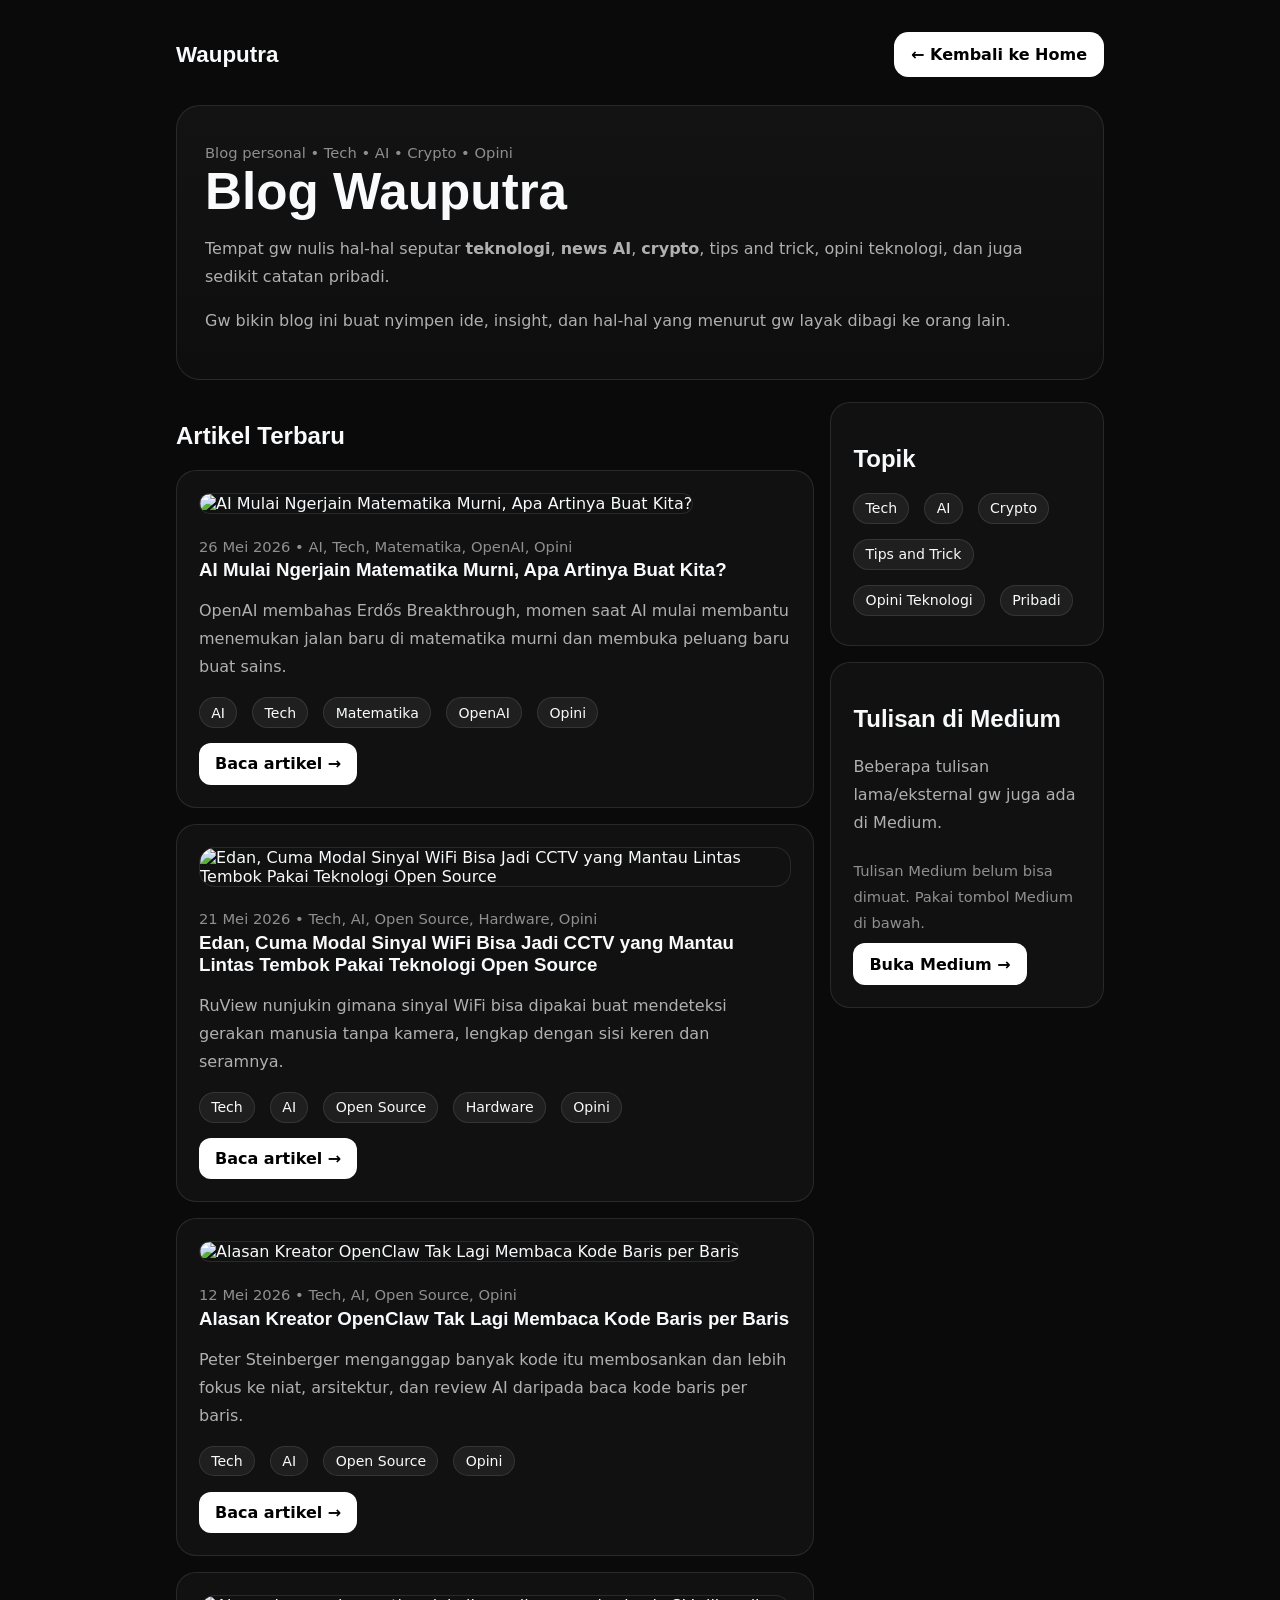
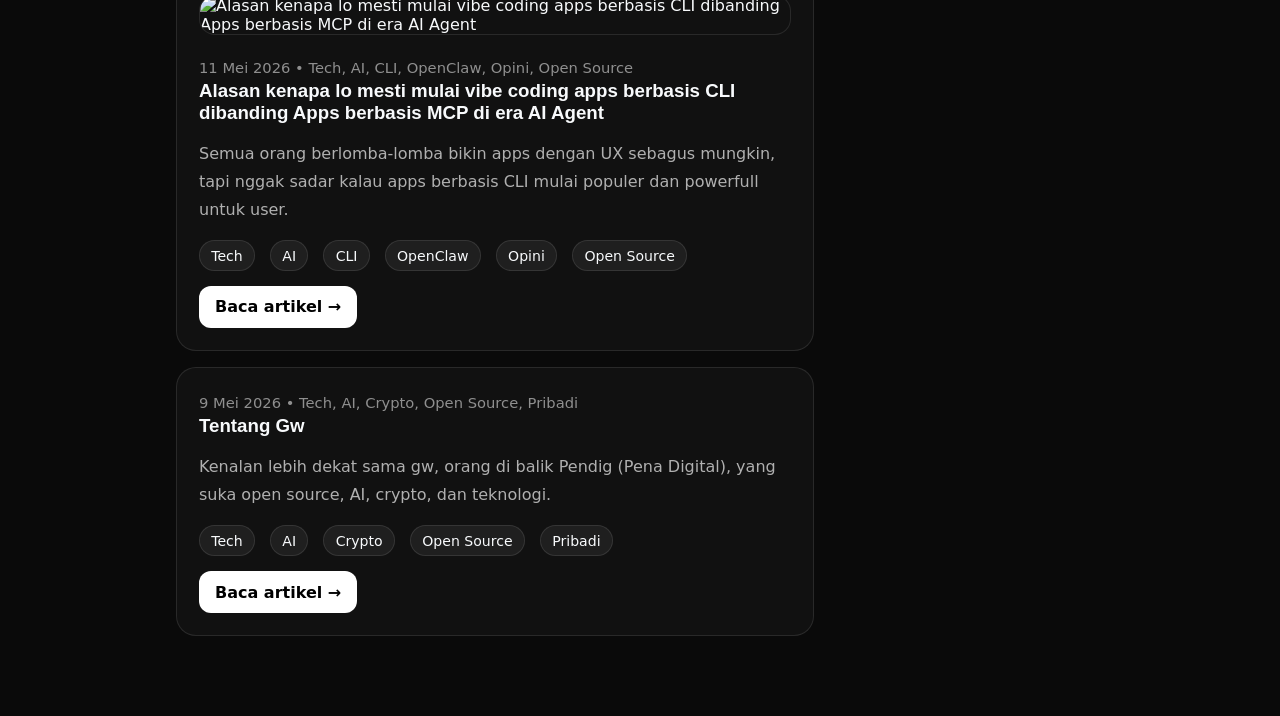
==== blog/index.html @ a0b9451e "Optimize AI math article SEO" ====
<!doctype html>
<html lang="id">
<head>
  <meta charset="UTF-8" />
  <meta name="viewport" content="width=device-width, initial-scale=1.0" />
  <meta name="description" content="Blog personal Wauputra berisi tulisan seputar teknologi, AI, crypto, tips and trick, opini teknologi, dan catatan pribadi." />
  <meta name="robots" content="index,follow" />
  <meta name="keywords" content="blog teknologi, AI, crypto, tips and trick, opini teknologi, blog pribadi Wauputra" />
  <link rel="canonical" href="https://wau.my.id/blog/" />
  <meta property="og:site_name" content="Wauputra" />
  <meta property="og:title" content="Blog Wauputra | Tech, AI, Crypto, dan Catatan Pribadi" />
  <meta property="og:description" content="Blog personal Wauputra berisi tulisan seputar teknologi, AI, crypto, tips and trick, opini teknologi, dan catatan pribadi." />
  <meta property="og:url" content="https://wau.my.id/blog/" />
  <meta property="og:type" content="website" />
  <meta name="twitter:card" content="summary_large_image" />
  <meta name="twitter:title" content="Blog Wauputra | Tech, AI, Crypto, dan Catatan Pribadi" />
  <meta name="twitter:description" content="Blog personal Wauputra berisi tulisan seputar teknologi, AI, crypto, tips and trick, opini teknologi, dan catatan pribadi." />
  
  <style>
  :root { --bg:#0a0a0a; --panel:rgba(20,20,20,.82); --text:#f8fafc; --muted:#b0b0b0; --line:rgba(255,255,255,.1); }
  *{box-sizing:border-box} html,body{margin:0;padding:0;background:var(--bg);color:var(--text);font-family:Inter,system-ui,-apple-system,sans-serif;}
  body{min-height:100vh} a{color:inherit} .wrap{max-width:960px;margin:0 auto;padding:32px 16px 64px}
  .nav{display:flex;justify-content:space-between;align-items:center;gap:16px;margin-bottom:28px;flex-wrap:wrap}
  .brand{font-family:'Space Grotesk',Inter,sans-serif;font-size:1.4rem;font-weight:700;text-decoration:none}
  .btn{display:inline-flex;align-items:center;gap:.5rem;padding:.75rem 1rem;border-radius:.9rem;text-decoration:none;border:1px solid var(--line);background:#fff;color:#000;font-weight:600}
  .hero{padding:28px;border-radius:24px;background:linear-gradient(180deg, rgba(255,255,255,.04), rgba(255,255,255,.02));border:1px solid var(--line);margin-bottom:22px}
  h1{margin:0 0 12px;font-family:'Space Grotesk',Inter,sans-serif;font-size:clamp(2rem,4vw,3.4rem);line-height:1.05}
  h2,h3{font-family:'Space Grotesk',Inter,sans-serif}
  p,li{line-height:1.75;color:var(--muted)}
  .grid{display:grid;grid-template-columns:1.4fr .6fr;gap:16px;margin-top:20px}
  .card{padding:22px;border-radius:20px;background:var(--panel);border:1px solid var(--line)}
  .card-thumb{width:100%;aspect-ratio:16/9;object-fit:cover;border-radius:16px;margin:0 0 14px;border:1px solid var(--line);background:#111}
  .article-cover{display:block;width:100%;aspect-ratio:16/9;object-fit:cover;border-radius:20px;margin:0 0 20px;border:1px solid var(--line);background:#111}
  .youtube-embed{position:relative;width:100%;aspect-ratio:16/9;margin:18px 0 4px;border-radius:20px;overflow:hidden;border:1px solid var(--line);background:#111}
  .youtube-embed iframe{position:absolute;inset:0;width:100%;height:100%;border:0}
  .link-card{margin:14px 0}
  .link-card-inner{display:grid;grid-template-columns:180px 1fr;gap:16px;padding:16px;border-radius:18px;border:1px solid var(--line);background:rgba(255,255,255,.03);text-decoration:none;color:inherit;overflow:hidden}
  .link-card-thumb{width:100%;height:100%;min-height:120px;object-fit:cover;border-radius:14px;border:1px solid var(--line);background:#111}
  .link-card-body{display:flex;flex-direction:column;justify-content:center;gap:6px}
  .link-card-kicker{font-size:.78rem;letter-spacing:.08em;text-transform:uppercase;color:#8f8f8f}
  .link-card-title{font-family:'Space Grotesk',Inter,sans-serif;font-size:1.05rem;font-weight:700;color:var(--text)}
  .link-card-desc{color:var(--muted);line-height:1.6}
  .link-card-url{font-size:.9rem;color:#9f9f9f}
  @media (max-width:700px){.link-card-inner{grid-template-columns:1fr}.link-card-thumb{min-height:180px}}
  .meta{font-size:.92rem;color:#8f8f8f;margin:.35rem 0 0}
  .tag{display:inline-block;margin:0 .45rem .45rem 0;padding:.4rem .7rem;border-radius:999px;background:rgba(255,255,255,.06);border:1px solid var(--line);font-size:.88rem}
  .post-link{display:inline-flex;align-items:center;gap:.5rem;margin-top:8px;padding:.7rem 1rem;border-radius:12px;background:#fff;color:#000;text-decoration:none;font-weight:600}
  .medium-posts{display:grid;gap:12px;margin-top:12px}
  .medium-card{display:block;padding:14px;border-radius:16px;border:1px solid var(--line);background:rgba(255,255,255,.04);text-decoration:none;color:inherit}
  .medium-card:hover{background:rgba(255,255,255,.07)}
  .medium-card h3{font-size:1rem;margin:0 0 6px;color:var(--text)}
  .medium-card p{font-size:.88rem;margin:0;color:#8f8f8f;line-height:1.5}
  .list{display:flex;flex-wrap:wrap;gap:8px}
  article p:first-child{margin-top:0}
  article h2{margin-top:1.6rem}
  article h3{margin-top:1.2rem}
  article ul, article ol{color:var(--muted)}
  pre{overflow:auto;padding:16px;border-radius:16px;background:#050505;border:1px solid var(--line)}
  code{background:rgba(255,255,255,.06);padding:.15rem .35rem;border-radius:.35rem}
  pre code{background:transparent;padding:0}
  @media (max-width:820px){.grid{grid-template-columns:1fr}}
</style>
  <script type="application/ld+json">{"@context": "https://schema.org", "@type": "Blog", "name": "Blog Wauputra", "url": "https://wau.my.id/blog/", "description": "Blog personal Wauputra berisi tulisan seputar teknologi, AI, crypto, tips and trick, opini teknologi, dan catatan pribadi.", "blogPost": [{"@type": "BlogPosting", "headline": "AI Mulai Ngerjain Matematika Murni, Apa Artinya Buat Kita?", "datePublished": "2026-05-26", "url": "https://wau.my.id/blog/ketika-ai-mulai-ikut-ngerjain-misteri-matematika/"}, {"@type": "BlogPosting", "headline": "Edan, Cuma Modal Sinyal WiFi Bisa Jadi CCTV yang Mantau Lintas Tembok Pakai Teknologi Open Source", "datePublished": "2026-05-21", "url": "https://wau.my.id/blog/ruview-kamera-wifi-lintas-tembok/"}, {"@type": "BlogPosting", "headline": "Alasan Kreator OpenClaw Tak Lagi Membaca Kode Baris per Baris", "datePublished": "2026-05-12", "url": "https://wau.my.id/blog/alasan-kreator-openclaw-tak-lagi-membaca-kode-baris-per-baris/"}, {"@type": "BlogPosting", "headline": "Alasan kenapa lo mesti mulai vibe coding apps berbasis CLI dibanding Apps berbasis MCP di era AI Agent", "datePublished": "2026-05-11", "url": "https://wau.my.id/blog/mcp-vs-cli-mana-yang-lebih-baik/"}, {"@type": "BlogPosting", "headline": "Tentang Gw", "datePublished": "2026-05-09", "url": "https://wau.my.id/blog/tentang-gw/"}]}</script>
</head>
<body>
  <div class="wrap">
    <div class="nav">
      <a class="brand" href="/">Wauputra</a>
      <a class="btn" href="/">← Kembali ke Home</a>
    </div>

    <section class="hero">
      <p class="meta">Blog personal • Tech • AI • Crypto • Opini</p>
      <h1>Blog Wauputra</h1>
      <p>
        Tempat gw nulis hal-hal seputar <strong>teknologi</strong>, <strong>news AI</strong>, <strong>crypto</strong>,
        tips and trick, opini teknologi, dan juga sedikit catatan pribadi.
      </p>
      <p>
        Gw bikin blog ini buat nyimpen ide, insight, dan hal-hal yang menurut gw layak dibagi ke orang lain.
      </p>
    </section>

    <div class="grid">
      <section>
        <h2>Artikel Terbaru</h2>
        
        <article class="card" style="margin-bottom:16px;">
          <img class="card-thumb" src="https://wau.my.id/assets/og/ketika-ai-mulai-ikut-ngerjain-misteri-matematika.svg" alt="AI Mulai Ngerjain Matematika Murni, Apa Artinya Buat Kita?" />
          <p class="meta">26 Mei 2026 • AI, Tech, Matematika, OpenAI, Opini</p>
          <h3 style="margin:0 0 8px; color:var(--text);">AI Mulai Ngerjain Matematika Murni, Apa Artinya Buat Kita?</h3>
          <p>OpenAI membahas Erdős Breakthrough, momen saat AI mulai membantu menemukan jalan baru di matematika murni dan membuka peluang baru buat sains.</p>
          <div class="list"><span class="tag">AI</span><span class="tag">Tech</span><span class="tag">Matematika</span><span class="tag">OpenAI</span><span class="tag">Opini</span></div>
          <a class="post-link" href="/blog/ketika-ai-mulai-ikut-ngerjain-misteri-matematika/">Baca artikel →</a>
        </article>
        <article class="card" style="margin-bottom:16px;">
          <img class="card-thumb" src="https://wau.my.id/assets/blog/ruview-kamera-wifi.png" alt="Edan, Cuma Modal Sinyal WiFi Bisa Jadi CCTV yang Mantau Lintas Tembok Pakai Teknologi Open Source" />
          <p class="meta">21 Mei 2026 • Tech, AI, Open Source, Hardware, Opini</p>
          <h3 style="margin:0 0 8px; color:var(--text);">Edan, Cuma Modal Sinyal WiFi Bisa Jadi CCTV yang Mantau Lintas Tembok Pakai Teknologi Open Source</h3>
          <p>RuView nunjukin gimana sinyal WiFi bisa dipakai buat mendeteksi gerakan manusia tanpa kamera, lengkap dengan sisi keren dan seramnya.</p>
          <div class="list"><span class="tag">Tech</span><span class="tag">AI</span><span class="tag">Open Source</span><span class="tag">Hardware</span><span class="tag">Opini</span></div>
          <a class="post-link" href="/blog/ruview-kamera-wifi-lintas-tembok/">Baca artikel →</a>
        </article>
        <article class="card" style="margin-bottom:16px;">
          <img class="card-thumb" src="https://wau.my.id/assets/blog/openclaw-article.jpg" alt="Alasan Kreator OpenClaw Tak Lagi Membaca Kode Baris per Baris" />
          <p class="meta">12 Mei 2026 • Tech, AI, Open Source, Opini</p>
          <h3 style="margin:0 0 8px; color:var(--text);">Alasan Kreator OpenClaw Tak Lagi Membaca Kode Baris per Baris</h3>
          <p>Peter Steinberger menganggap banyak kode itu membosankan dan lebih fokus ke niat, arsitektur, dan review AI daripada baca kode baris per baris.</p>
          <div class="list"><span class="tag">Tech</span><span class="tag">AI</span><span class="tag">Open Source</span><span class="tag">Opini</span></div>
          <a class="post-link" href="/blog/alasan-kreator-openclaw-tak-lagi-membaca-kode-baris-per-baris/">Baca artikel →</a>
        </article>
        <article class="card" style="margin-bottom:16px;">
          <img class="card-thumb" src="https://wau.my.id/assets/og/mcp-vs-cli.jpg" alt="Alasan kenapa lo mesti mulai vibe coding apps berbasis CLI dibanding Apps berbasis MCP di era AI Agent" />
          <p class="meta">11 Mei 2026 • Tech, AI, CLI, OpenClaw, Opini, Open Source</p>
          <h3 style="margin:0 0 8px; color:var(--text);">Alasan kenapa lo mesti mulai vibe coding apps berbasis CLI dibanding Apps berbasis MCP di era AI Agent</h3>
          <p>Semua orang berlomba-lomba bikin apps dengan UX sebagus mungkin, tapi nggak sadar kalau apps berbasis CLI mulai populer dan powerfull untuk user.</p>
          <div class="list"><span class="tag">Tech</span><span class="tag">AI</span><span class="tag">CLI</span><span class="tag">OpenClaw</span><span class="tag">Opini</span><span class="tag">Open Source</span></div>
          <a class="post-link" href="/blog/mcp-vs-cli-mana-yang-lebih-baik/">Baca artikel →</a>
        </article>
        <article class="card" style="margin-bottom:16px;">
          
          <p class="meta">9 Mei 2026 • Tech, AI, Crypto, Open Source, Pribadi</p>
          <h3 style="margin:0 0 8px; color:var(--text);">Tentang Gw</h3>
          <p>Kenalan lebih dekat sama gw, orang di balik Pendig (Pena Digital), yang suka open source, AI, crypto, dan teknologi.</p>
          <div class="list"><span class="tag">Tech</span><span class="tag">AI</span><span class="tag">Crypto</span><span class="tag">Open Source</span><span class="tag">Pribadi</span></div>
          <a class="post-link" href="/blog/tentang-gw/">Baca artikel →</a>
        </article>
      </section>

      <aside>
        <section class="card" style="margin-bottom:16px;">
          <h2>Topik</h2>
          <div class="list">
            <span class="tag">Tech</span><span class="tag">AI</span><span class="tag">Crypto</span><span class="tag">Tips and Trick</span><span class="tag">Opini Teknologi</span><span class="tag">Pribadi</span>
          </div>
        </section>
        <section class="card">
          <h2>Tulisan di Medium</h2>
          <p>Beberapa tulisan lama/eksternal gw juga ada di Medium.</p>
          <div id="medium-posts" class="medium-posts">
            <p class="meta">Loading tulisan Medium...</p>
          </div>
          <a class="post-link" href="https://medium.com/@wauhashem" target="_blank" rel="noopener noreferrer">Buka Medium →</a>
        </section>
      </aside>
    </div>
  </div>
  <script>
    const mediumPostsEl = document.getElementById('medium-posts');
    if (mediumPostsEl) {
      fetch('https://api.rss2json.com/v1/api.json?rss_url=https://medium.com/feed/@wauhashem')
        .then(res => res.json())
        .then(data => {
          if (data.items && data.items.length > 0) {
            mediumPostsEl.innerHTML = data.items.slice(0, 3).map(post => {
              const pubDate = new Date(post.pubDate).toLocaleDateString('id-ID', { year: 'numeric', month: 'short', day: 'numeric' });
              return '<a class="medium-card" href="' + post.link + '" target="_blank" rel="noopener noreferrer"><h3>' + post.title + '</h3><p>' + pubDate + ' • Medium</p></a>';
            }).join('');
          } else {
            mediumPostsEl.innerHTML = '<p class="meta">Belum ada tulisan Medium yang kebaca.</p>';
          }
        })
        .catch(() => {
          mediumPostsEl.innerHTML = '<p class="meta">Tulisan Medium belum bisa dimuat. Pakai tombol Medium di bawah.</p>';
        });
    }
  </script>
</body>
</html>
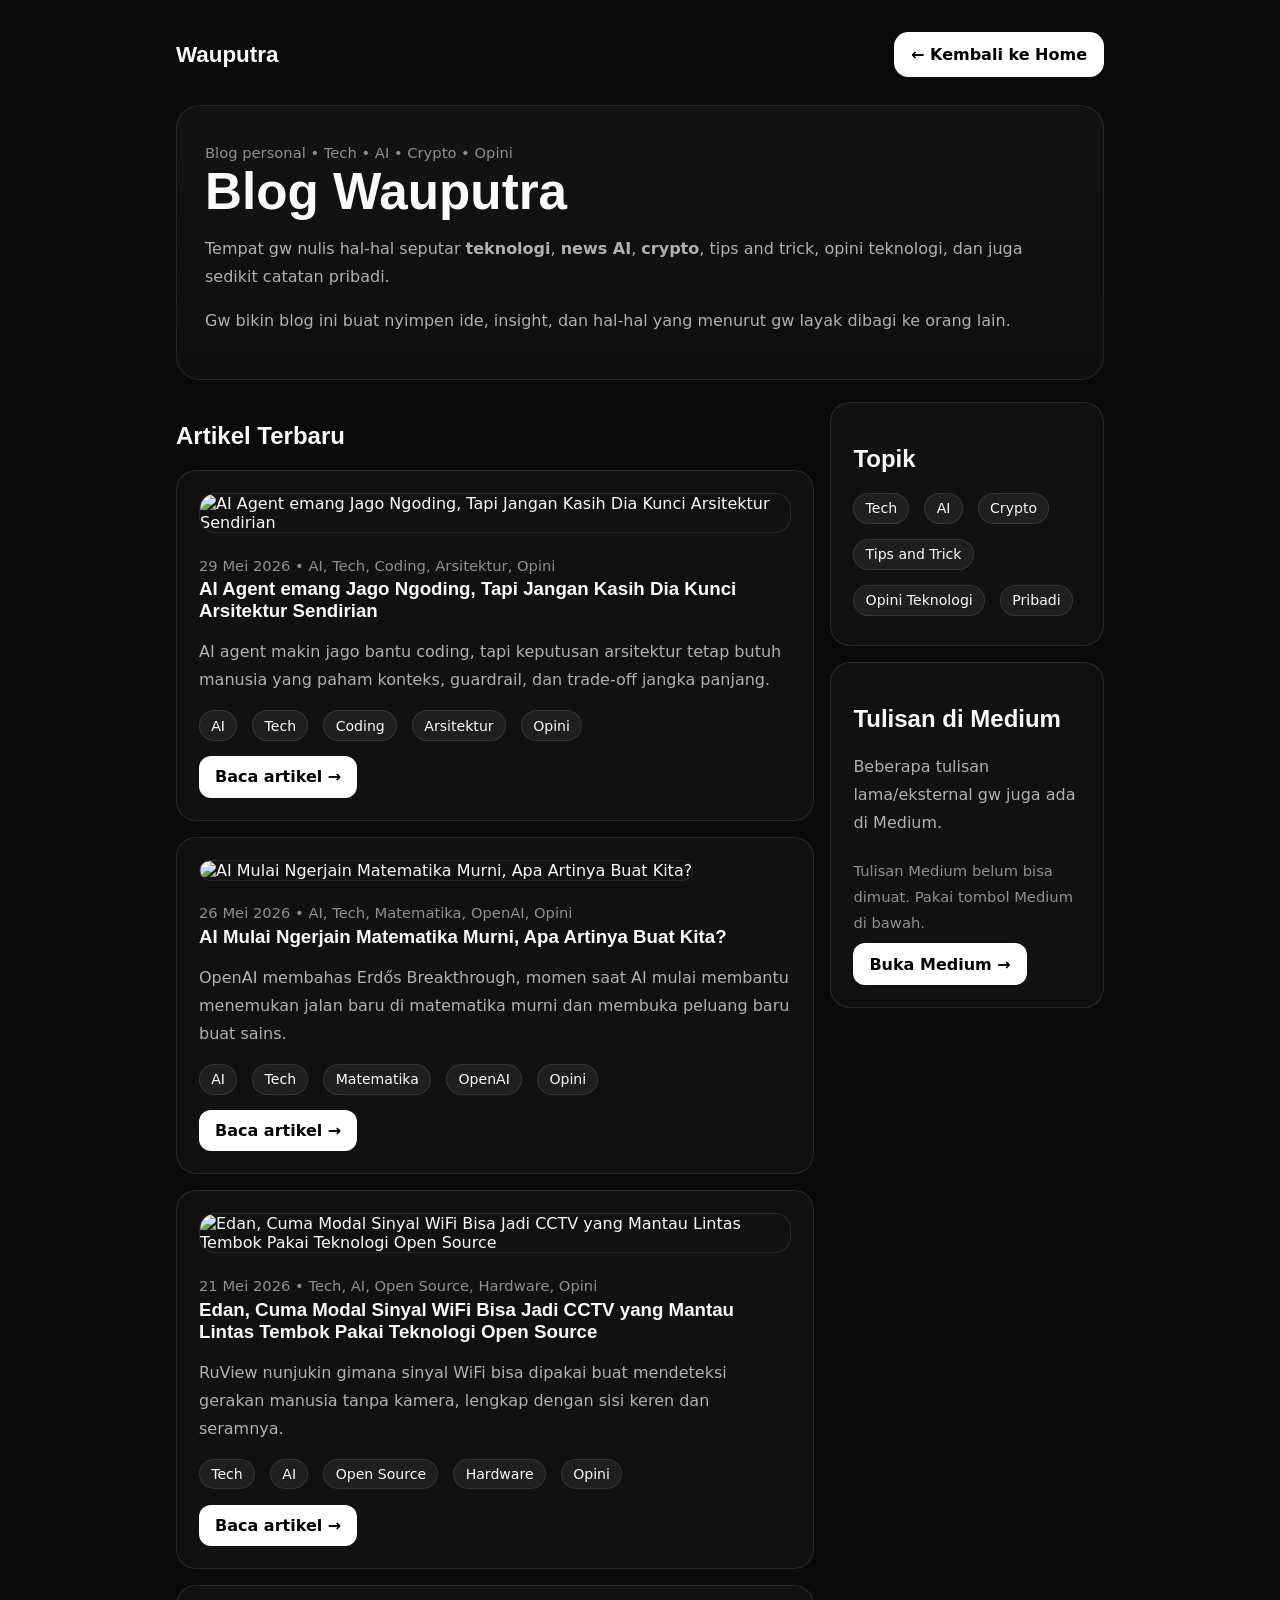
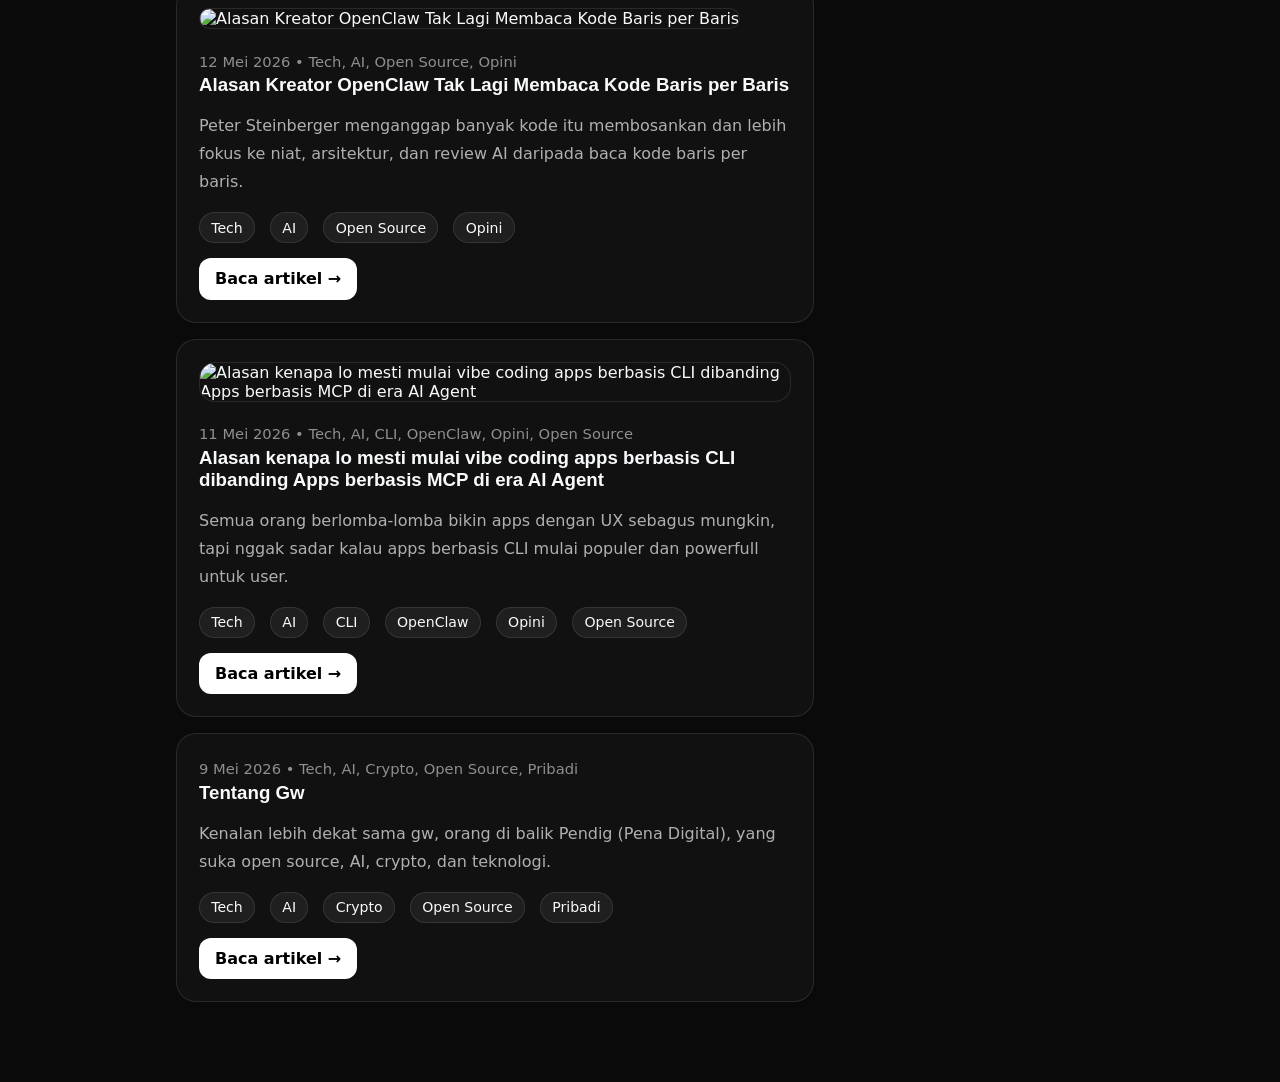
==== commit 6f4b8215: "Add AI agent architecture article Co-authored-by: multica-agent <github@multica.ai>" ====
--- a/blog/index.html
+++ b/blog/index.html
@@ -60,7 +60,7 @@
   pre code{background:transparent;padding:0}
   @media (max-width:820px){.grid{grid-template-columns:1fr}}
 </style>
-  <script type="application/ld+json">{"@context": "https://schema.org", "@type": "Blog", "name": "Blog Wauputra", "url": "https://wau.my.id/blog/", "description": "Blog personal Wauputra berisi tulisan seputar teknologi, AI, crypto, tips and trick, opini teknologi, dan catatan pribadi.", "blogPost": [{"@type": "BlogPosting", "headline": "AI Mulai Ngerjain Matematika Murni, Apa Artinya Buat Kita?", "datePublished": "2026-05-26", "url": "https://wau.my.id/blog/ketika-ai-mulai-ikut-ngerjain-misteri-matematika/"}, {"@type": "BlogPosting", "headline": "Edan, Cuma Modal Sinyal WiFi Bisa Jadi CCTV yang Mantau Lintas Tembok Pakai Teknologi Open Source", "datePublished": "2026-05-21", "url": "https://wau.my.id/blog/ruview-kamera-wifi-lintas-tembok/"}, {"@type": "BlogPosting", "headline": "Alasan Kreator OpenClaw Tak Lagi Membaca Kode Baris per Baris", "datePublished": "2026-05-12", "url": "https://wau.my.id/blog/alasan-kreator-openclaw-tak-lagi-membaca-kode-baris-per-baris/"}, {"@type": "BlogPosting", "headline": "Alasan kenapa lo mesti mulai vibe coding apps berbasis CLI dibanding Apps berbasis MCP di era AI Agent", "datePublished": "2026-05-11", "url": "https://wau.my.id/blog/mcp-vs-cli-mana-yang-lebih-baik/"}, {"@type": "BlogPosting", "headline": "Tentang Gw", "datePublished": "2026-05-09", "url": "https://wau.my.id/blog/tentang-gw/"}]}</script>
+  <script type="application/ld+json">{"@context": "https://schema.org", "@type": "Blog", "name": "Blog Wauputra", "url": "https://wau.my.id/blog/", "description": "Blog personal Wauputra berisi tulisan seputar teknologi, AI, crypto, tips and trick, opini teknologi, dan catatan pribadi.", "blogPost": [{"@type": "BlogPosting", "headline": "AI Agent emang Jago Ngoding, Tapi Jangan Kasih Dia Kunci Arsitektur Sendirian", "datePublished": "2026-05-29", "url": "https://wau.my.id/blog/ai-agent-jago-ngoding-kunci-arsitektur/"}, {"@type": "BlogPosting", "headline": "AI Mulai Ngerjain Matematika Murni, Apa Artinya Buat Kita?", "datePublished": "2026-05-26", "url": "https://wau.my.id/blog/ketika-ai-mulai-ikut-ngerjain-misteri-matematika/"}, {"@type": "BlogPosting", "headline": "Edan, Cuma Modal Sinyal WiFi Bisa Jadi CCTV yang Mantau Lintas Tembok Pakai Teknologi Open Source", "datePublished": "2026-05-21", "url": "https://wau.my.id/blog/ruview-kamera-wifi-lintas-tembok/"}, {"@type": "BlogPosting", "headline": "Alasan Kreator OpenClaw Tak Lagi Membaca Kode Baris per Baris", "datePublished": "2026-05-12", "url": "https://wau.my.id/blog/alasan-kreator-openclaw-tak-lagi-membaca-kode-baris-per-baris/"}, {"@type": "BlogPosting", "headline": "Alasan kenapa lo mesti mulai vibe coding apps berbasis CLI dibanding Apps berbasis MCP di era AI Agent", "datePublished": "2026-05-11", "url": "https://wau.my.id/blog/mcp-vs-cli-mana-yang-lebih-baik/"}, {"@type": "BlogPosting", "headline": "Tentang Gw", "datePublished": "2026-05-09", "url": "https://wau.my.id/blog/tentang-gw/"}]}</script>
 </head>
 <body>
   <div class="wrap">
@@ -86,7 +86,15 @@
         <h2>Artikel Terbaru</h2>
         
         <article class="card" style="margin-bottom:16px;">
-          <img class="card-thumb" src="https://wau.my.id/assets/og/ketika-ai-mulai-ikut-ngerjain-misteri-matematika.svg" alt="AI Mulai Ngerjain Matematika Murni, Apa Artinya Buat Kita?" />
+          <img class="card-thumb" src="https://wau.my.id/assets/og/ai-agent-jago-ngoding-kunci-arsitektur.png" alt="AI Agent emang Jago Ngoding, Tapi Jangan Kasih Dia Kunci Arsitektur Sendirian" />
+          <p class="meta">29 Mei 2026 • AI, Tech, Coding, Arsitektur, Opini</p>
+          <h3 style="margin:0 0 8px; color:var(--text);">AI Agent emang Jago Ngoding, Tapi Jangan Kasih Dia Kunci Arsitektur Sendirian</h3>
+          <p>AI agent makin jago bantu coding, tapi keputusan arsitektur tetap butuh manusia yang paham konteks, guardrail, dan trade-off jangka panjang.</p>
+          <div class="list"><span class="tag">AI</span><span class="tag">Tech</span><span class="tag">Coding</span><span class="tag">Arsitektur</span><span class="tag">Opini</span></div>
+          <a class="post-link" href="/blog/ai-agent-jago-ngoding-kunci-arsitektur/">Baca artikel →</a>
+        </article>
+        <article class="card" style="margin-bottom:16px;">
+          <img class="card-thumb" src="https://wau.my.id/assets/og/ketika-ai-mulai-ikut-ngerjain-misteri-matematika.png" alt="AI Mulai Ngerjain Matematika Murni, Apa Artinya Buat Kita?" />
           <p class="meta">26 Mei 2026 • AI, Tech, Matematika, OpenAI, Opini</p>
           <h3 style="margin:0 0 8px; color:var(--text);">AI Mulai Ngerjain Matematika Murni, Apa Artinya Buat Kita?</h3>
           <p>OpenAI membahas Erdős Breakthrough, momen saat AI mulai membantu menemukan jalan baru di matematika murni dan membuka peluang baru buat sains.</p>
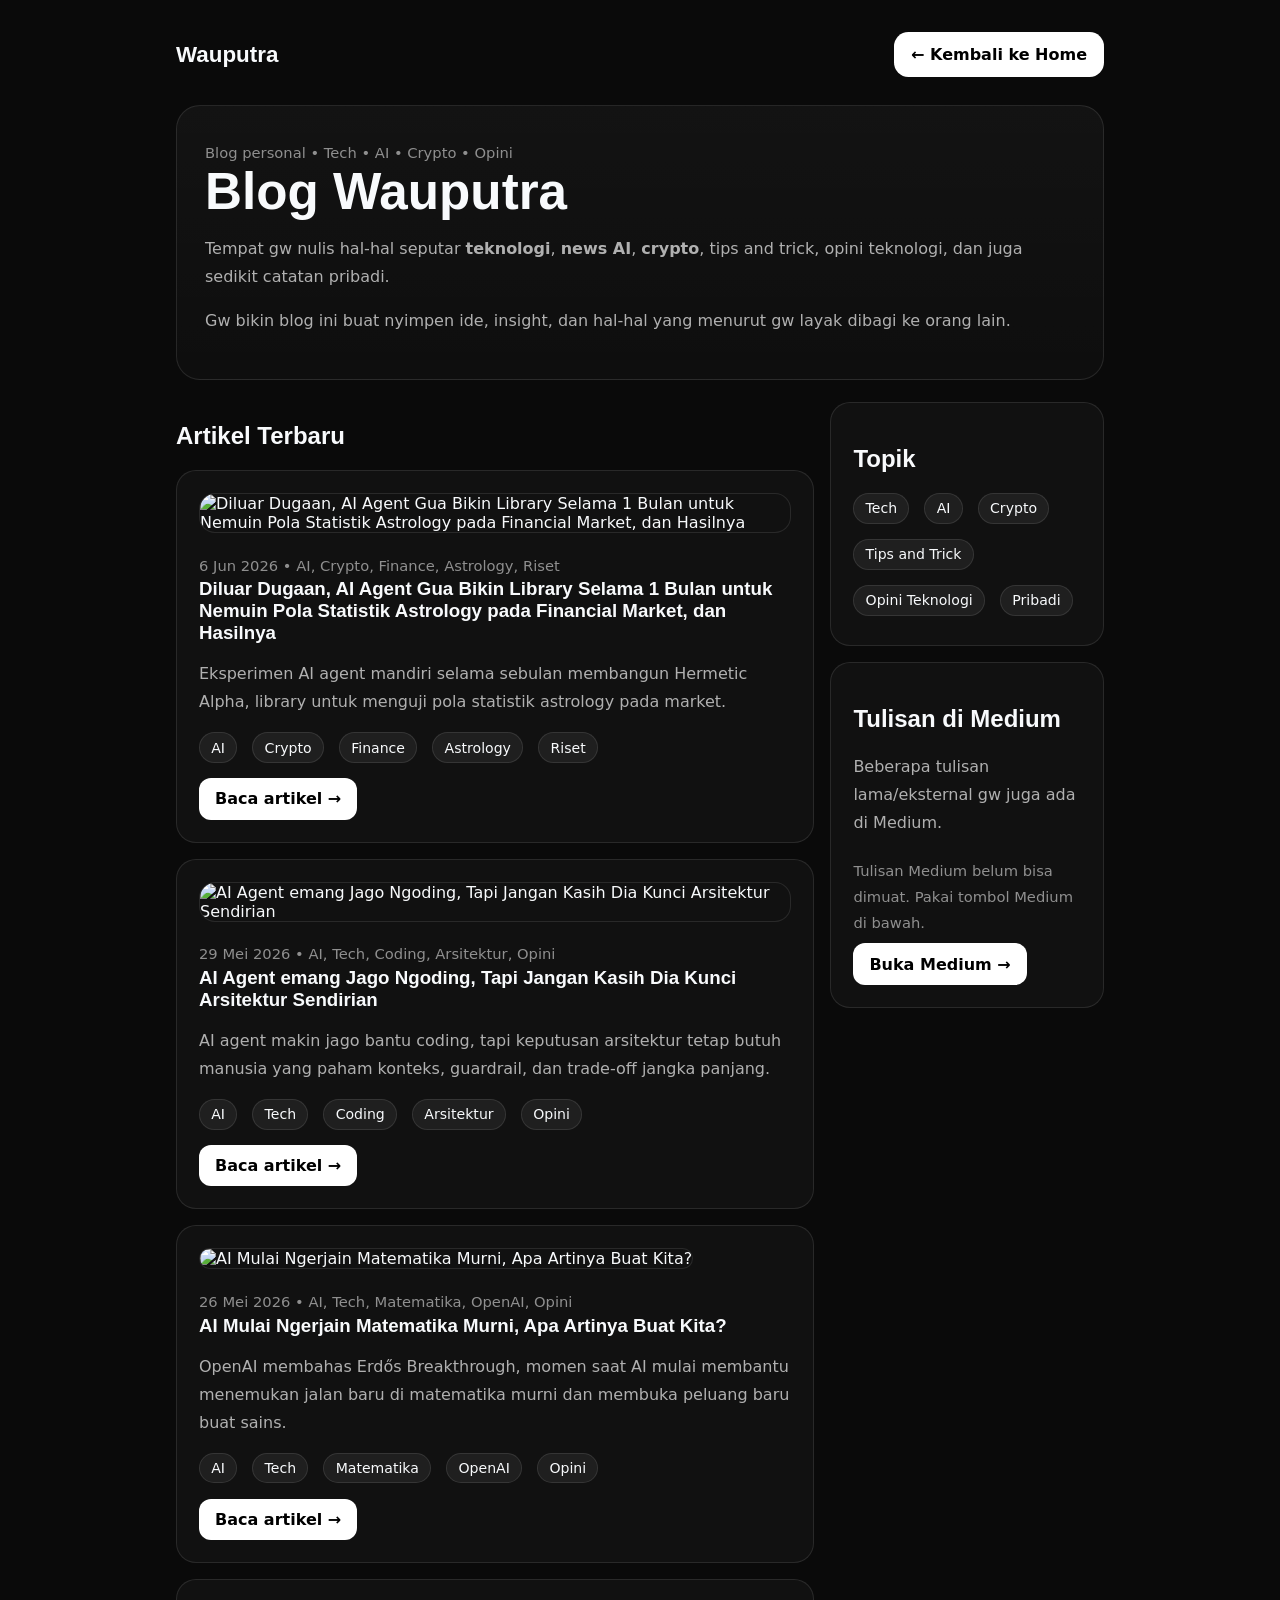
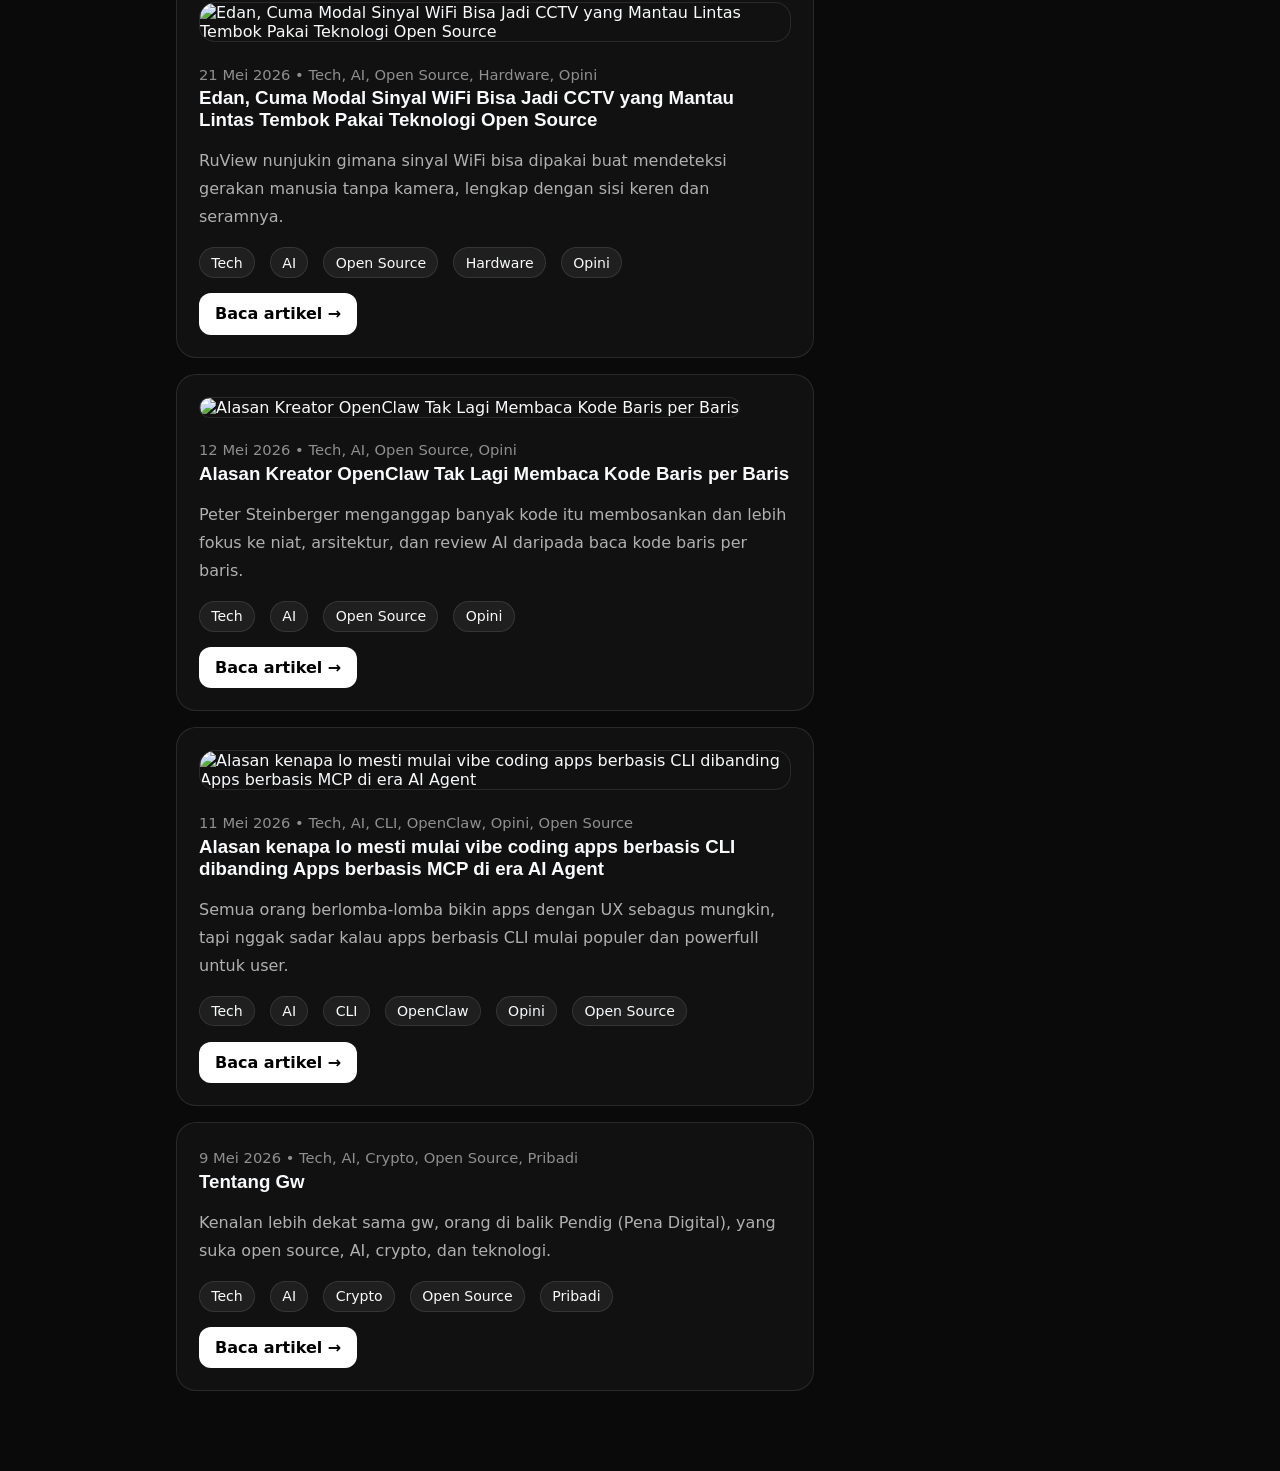
==== commit dc5cdbc9: "docs: publish hermetic alpha agent article Co-authored-by: multica-agent <github@multica.ai>" ====
--- a/blog/index.html
+++ b/blog/index.html
@@ -3,6 +3,7 @@
 <head>
   <meta charset="UTF-8" />
   <meta name="viewport" content="width=device-width, initial-scale=1.0" />
+  <title>Blog Wauputra | Tech, AI, Crypto, dan Catatan Pribadi</title>
   <meta name="description" content="Blog personal Wauputra berisi tulisan seputar teknologi, AI, crypto, tips and trick, opini teknologi, dan catatan pribadi." />
   <meta name="robots" content="index,follow" />
   <meta name="keywords" content="blog teknologi, AI, crypto, tips and trick, opini teknologi, blog pribadi Wauputra" />
@@ -15,6 +16,16 @@
   <meta name="twitter:card" content="summary_large_image" />
   <meta name="twitter:title" content="Blog Wauputra | Tech, AI, Crypto, dan Catatan Pribadi" />
   <meta name="twitter:description" content="Blog personal Wauputra berisi tulisan seputar teknologi, AI, crypto, tips and trick, opini teknologi, dan catatan pribadi." />
+  <meta name="theme-color" content="#0a0a0a" />
+  
+  
+  <link rel="icon" type="image/png" href="/favicon-96x96.png" sizes="96x96" />
+  <link rel="icon" type="image/svg+xml" href="/favicon.svg" />
+  <link rel="shortcut icon" href="/favicon.ico" />
+  <link rel="apple-touch-icon" sizes="180x180" href="/apple-touch-icon.png" />
+  <meta name="apple-mobile-web-app-title" content="Wauputra" />
+  <link rel="manifest" href="/site.webmanifest" />
+
   
   <style>
   :root { --bg:#0a0a0a; --panel:rgba(20,20,20,.82); --text:#f8fafc; --muted:#b0b0b0; --line:rgba(255,255,255,.1); }
@@ -60,7 +71,7 @@
   pre code{background:transparent;padding:0}
   @media (max-width:820px){.grid{grid-template-columns:1fr}}
 </style>
-  <script type="application/ld+json">{"@context": "https://schema.org", "@type": "Blog", "name": "Blog Wauputra", "url": "https://wau.my.id/blog/", "description": "Blog personal Wauputra berisi tulisan seputar teknologi, AI, crypto, tips and trick, opini teknologi, dan catatan pribadi.", "blogPost": [{"@type": "BlogPosting", "headline": "AI Agent emang Jago Ngoding, Tapi Jangan Kasih Dia Kunci Arsitektur Sendirian", "datePublished": "2026-05-29", "url": "https://wau.my.id/blog/ai-agent-jago-ngoding-kunci-arsitektur/"}, {"@type": "BlogPosting", "headline": "AI Mulai Ngerjain Matematika Murni, Apa Artinya Buat Kita?", "datePublished": "2026-05-26", "url": "https://wau.my.id/blog/ketika-ai-mulai-ikut-ngerjain-misteri-matematika/"}, {"@type": "BlogPosting", "headline": "Edan, Cuma Modal Sinyal WiFi Bisa Jadi CCTV yang Mantau Lintas Tembok Pakai Teknologi Open Source", "datePublished": "2026-05-21", "url": "https://wau.my.id/blog/ruview-kamera-wifi-lintas-tembok/"}, {"@type": "BlogPosting", "headline": "Alasan Kreator OpenClaw Tak Lagi Membaca Kode Baris per Baris", "datePublished": "2026-05-12", "url": "https://wau.my.id/blog/alasan-kreator-openclaw-tak-lagi-membaca-kode-baris-per-baris/"}, {"@type": "BlogPosting", "headline": "Alasan kenapa lo mesti mulai vibe coding apps berbasis CLI dibanding Apps berbasis MCP di era AI Agent", "datePublished": "2026-05-11", "url": "https://wau.my.id/blog/mcp-vs-cli-mana-yang-lebih-baik/"}, {"@type": "BlogPosting", "headline": "Tentang Gw", "datePublished": "2026-05-09", "url": "https://wau.my.id/blog/tentang-gw/"}]}</script>
+  <script type="application/ld+json">{"@context": "https://schema.org", "@type": "Blog", "name": "Blog Wauputra", "url": "https://wau.my.id/blog/", "description": "Blog personal Wauputra berisi tulisan seputar teknologi, AI, crypto, tips and trick, opini teknologi, dan catatan pribadi.", "blogPost": [{"@type": "BlogPosting", "headline": "Diluar Dugaan, AI Agent Gua Bikin Library Selama 1 Bulan untuk Nemuin Pola Statistik Astrology pada Financial Market, dan Hasilnya", "datePublished": "2026-06-06", "url": "https://wau.my.id/blog/ai-agent-library-astrology-financial-market/"}, {"@type": "BlogPosting", "headline": "AI Agent emang Jago Ngoding, Tapi Jangan Kasih Dia Kunci Arsitektur Sendirian", "datePublished": "2026-05-29", "url": "https://wau.my.id/blog/ai-agent-jago-ngoding-kunci-arsitektur/"}, {"@type": "BlogPosting", "headline": "AI Mulai Ngerjain Matematika Murni, Apa Artinya Buat Kita?", "datePublished": "2026-05-26", "url": "https://wau.my.id/blog/ketika-ai-mulai-ikut-ngerjain-misteri-matematika/"}, {"@type": "BlogPosting", "headline": "Edan, Cuma Modal Sinyal WiFi Bisa Jadi CCTV yang Mantau Lintas Tembok Pakai Teknologi Open Source", "datePublished": "2026-05-21", "url": "https://wau.my.id/blog/ruview-kamera-wifi-lintas-tembok/"}, {"@type": "BlogPosting", "headline": "Alasan Kreator OpenClaw Tak Lagi Membaca Kode Baris per Baris", "datePublished": "2026-05-12", "url": "https://wau.my.id/blog/alasan-kreator-openclaw-tak-lagi-membaca-kode-baris-per-baris/"}, {"@type": "BlogPosting", "headline": "Alasan kenapa lo mesti mulai vibe coding apps berbasis CLI dibanding Apps berbasis MCP di era AI Agent", "datePublished": "2026-05-11", "url": "https://wau.my.id/blog/mcp-vs-cli-mana-yang-lebih-baik/"}, {"@type": "BlogPosting", "headline": "Tentang Gw", "datePublished": "2026-05-09", "url": "https://wau.my.id/blog/tentang-gw/"}]}</script>
 </head>
 <body>
   <div class="wrap">
@@ -85,6 +96,14 @@
       <section>
         <h2>Artikel Terbaru</h2>
         
+        <article class="card" style="margin-bottom:16px;">
+          <img class="card-thumb" src="https://wau.my.id/assets/og/hermetic-alpha-ai-agent-library.png" alt="Diluar Dugaan, AI Agent Gua Bikin Library Selama 1 Bulan untuk Nemuin Pola Statistik Astrology pada Financial Market, dan Hasilnya" />
+          <p class="meta">6 Jun 2026 • AI, Crypto, Finance, Astrology, Riset</p>
+          <h3 style="margin:0 0 8px; color:var(--text);">Diluar Dugaan, AI Agent Gua Bikin Library Selama 1 Bulan untuk Nemuin Pola Statistik Astrology pada Financial Market, dan Hasilnya</h3>
+          <p>Eksperimen AI agent mandiri selama sebulan membangun Hermetic Alpha, library untuk menguji pola statistik astrology pada market.</p>
+          <div class="list"><span class="tag">AI</span><span class="tag">Crypto</span><span class="tag">Finance</span><span class="tag">Astrology</span><span class="tag">Riset</span></div>
+          <a class="post-link" href="/blog/ai-agent-library-astrology-financial-market/">Baca artikel →</a>
+        </article>
         <article class="card" style="margin-bottom:16px;">
           <img class="card-thumb" src="https://wau.my.id/assets/og/ai-agent-jago-ngoding-kunci-arsitektur.png" alt="AI Agent emang Jago Ngoding, Tapi Jangan Kasih Dia Kunci Arsitektur Sendirian" />
           <p class="meta">29 Mei 2026 • AI, Tech, Coding, Arsitektur, Opini</p>
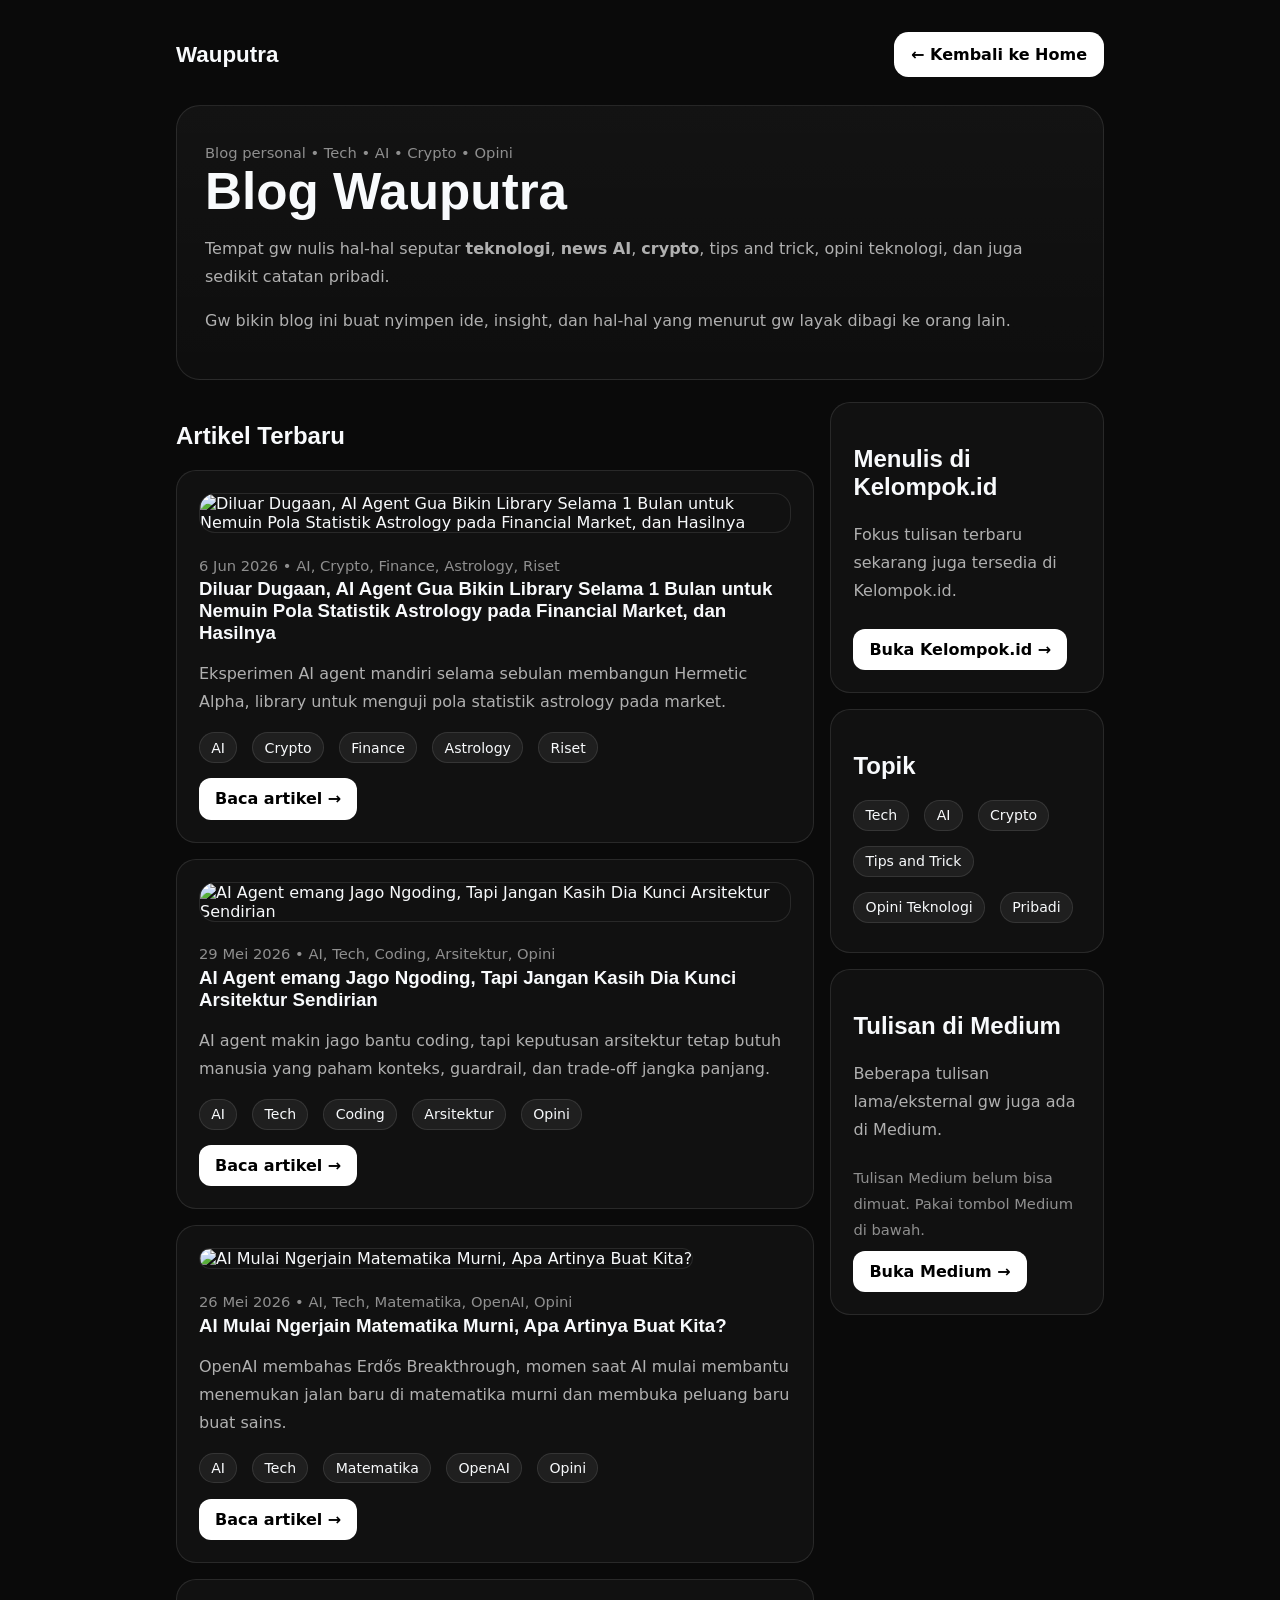
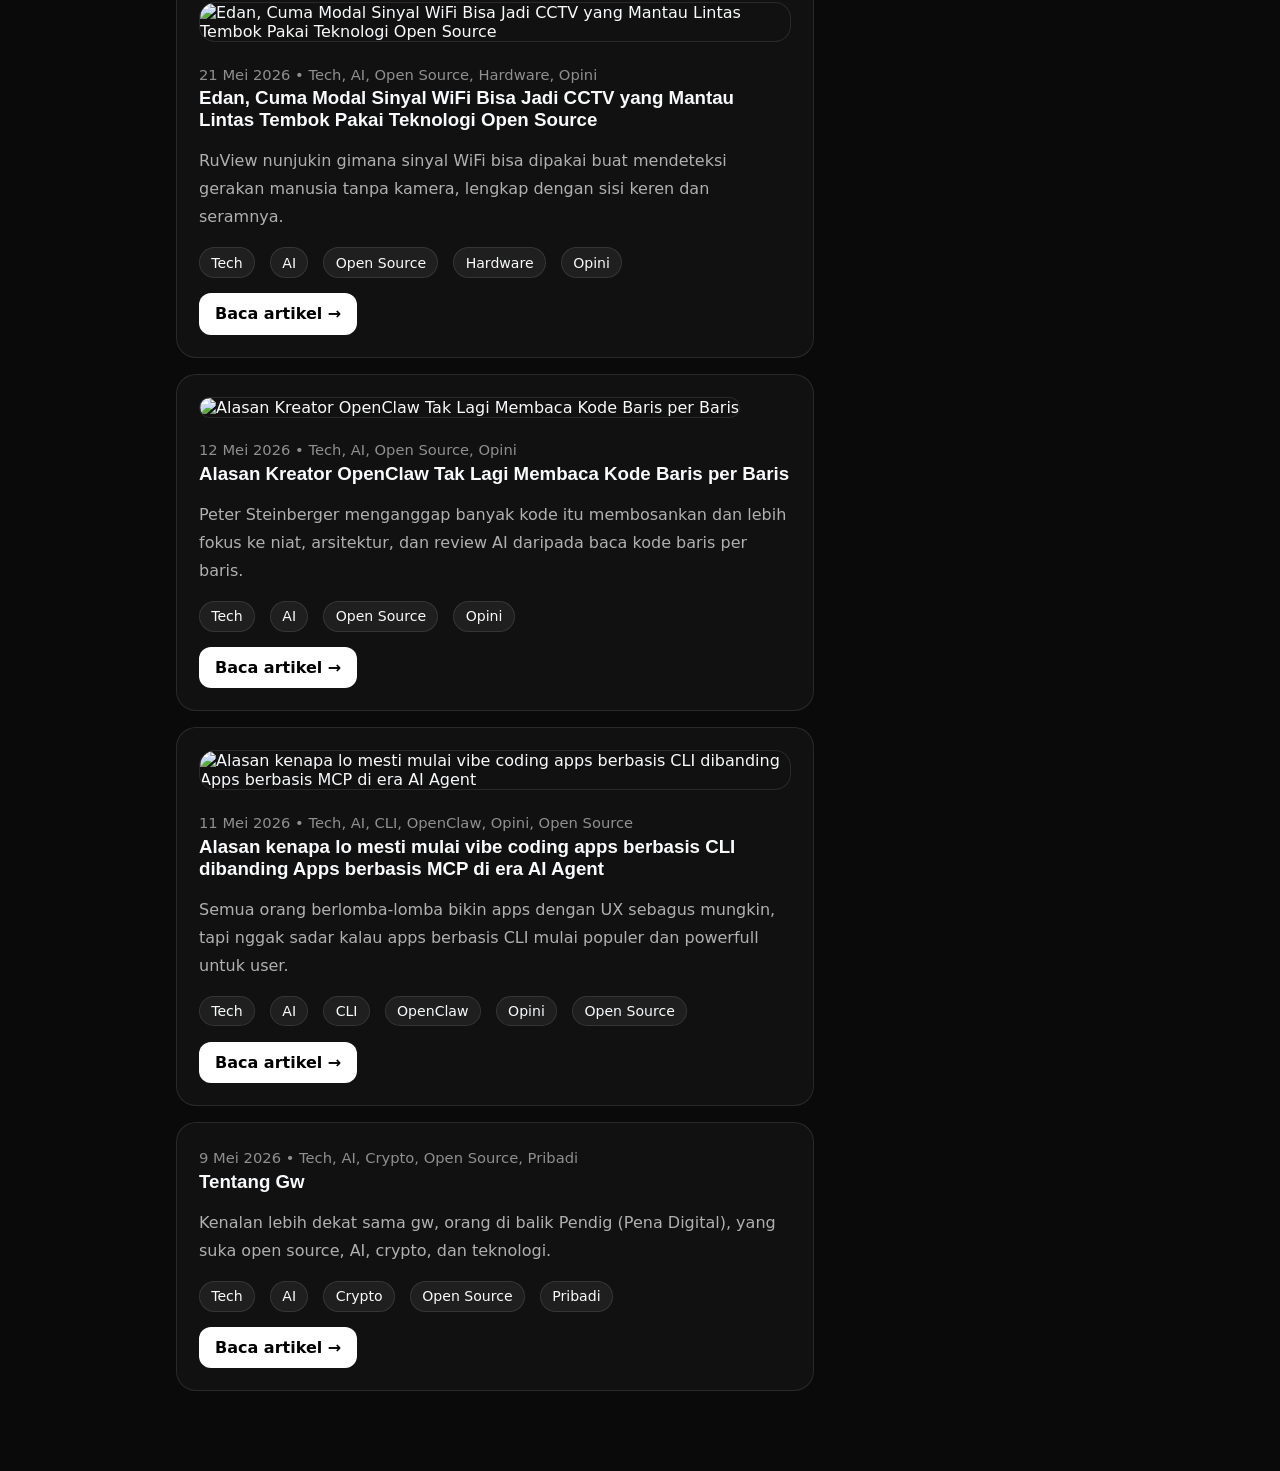
==== commit 358d7923: "Update portfolio, highlight Kelompok.id, and improve UI & SEO Co-authored-by: OpenBot <335604065+ope" ====
--- a/blog/index.html
+++ b/blog/index.html
@@ -17,6 +17,10 @@
   <meta name="twitter:title" content="Blog Wauputra | Tech, AI, Crypto, dan Catatan Pribadi" />
   <meta name="twitter:description" content="Blog personal Wauputra berisi tulisan seputar teknologi, AI, crypto, tips and trick, opini teknologi, dan catatan pribadi." />
   <meta name="theme-color" content="#0a0a0a" />
+  <meta property="og:image" content="https://wau.my.id/assets/profile/wauputra-profile.png" />
+  <meta property="og:image:alt" content="Blog Wauputra - Wahyu Adi Putra" />
+  <meta name="twitter:image" content="https://wau.my.id/assets/profile/wauputra-profile.png" />
+  <meta name="twitter:image:alt" content="Blog Wauputra - Wahyu Adi Putra" />
   
   
   <link rel="icon" type="image/png" href="/favicon-96x96.png" sizes="96x96" />
@@ -38,6 +42,7 @@
   h1{margin:0 0 12px;font-family:'Space Grotesk',Inter,sans-serif;font-size:clamp(2rem,4vw,3.4rem);line-height:1.05}
   h2,h3{font-family:'Space Grotesk',Inter,sans-serif}
   p,li{line-height:1.75;color:var(--muted)}
+  @media (max-width:700px){.wrap{padding:24px 10px 56px}.hero{padding:20px 14px;border-radius:20px}article.hero p,article.hero li{line-height:1.68}article.hero .article-cover{border-radius:16px;margin-bottom:18px}}
   .grid{display:grid;grid-template-columns:1.4fr .6fr;gap:16px;margin-top:20px}
   .card{padding:22px;border-radius:20px;background:var(--panel);border:1px solid var(--line)}
   .card-thumb{width:100%;aspect-ratio:16/9;object-fit:cover;border-radius:16px;margin:0 0 14px;border:1px solid var(--line);background:#111}
@@ -97,7 +102,7 @@
         <h2>Artikel Terbaru</h2>
         
         <article class="card" style="margin-bottom:16px;">
-          <img class="card-thumb" src="https://wau.my.id/assets/og/hermetic-alpha-ai-agent-library.png" alt="Diluar Dugaan, AI Agent Gua Bikin Library Selama 1 Bulan untuk Nemuin Pola Statistik Astrology pada Financial Market, dan Hasilnya" />
+          <img class="card-thumb" src="https://wau.my.id/assets/og/hermetic-alpha-ai-agent-library-og.png" alt="Diluar Dugaan, AI Agent Gua Bikin Library Selama 1 Bulan untuk Nemuin Pola Statistik Astrology pada Financial Market, dan Hasilnya" />
           <p class="meta">6 Jun 2026 • AI, Crypto, Finance, Astrology, Riset</p>
           <h3 style="margin:0 0 8px; color:var(--text);">Diluar Dugaan, AI Agent Gua Bikin Library Selama 1 Bulan untuk Nemuin Pola Statistik Astrology pada Financial Market, dan Hasilnya</h3>
           <p>Eksperimen AI agent mandiri selama sebulan membangun Hermetic Alpha, library untuk menguji pola statistik astrology pada market.</p>
@@ -155,6 +160,11 @@
       </section>
 
       <aside>
+        <section class="card" style="margin-bottom:16px;">
+          <h2>Menulis di Kelompok.id</h2>
+          <p>Fokus tulisan terbaru sekarang juga tersedia di Kelompok.id.</p>
+          <a class="post-link" href="https://kelompok.id/p/wauputra" target="_blank" rel="noopener noreferrer">Buka Kelompok.id →</a>
+        </section>
         <section class="card" style="margin-bottom:16px;">
           <h2>Topik</h2>
           <div class="list">
